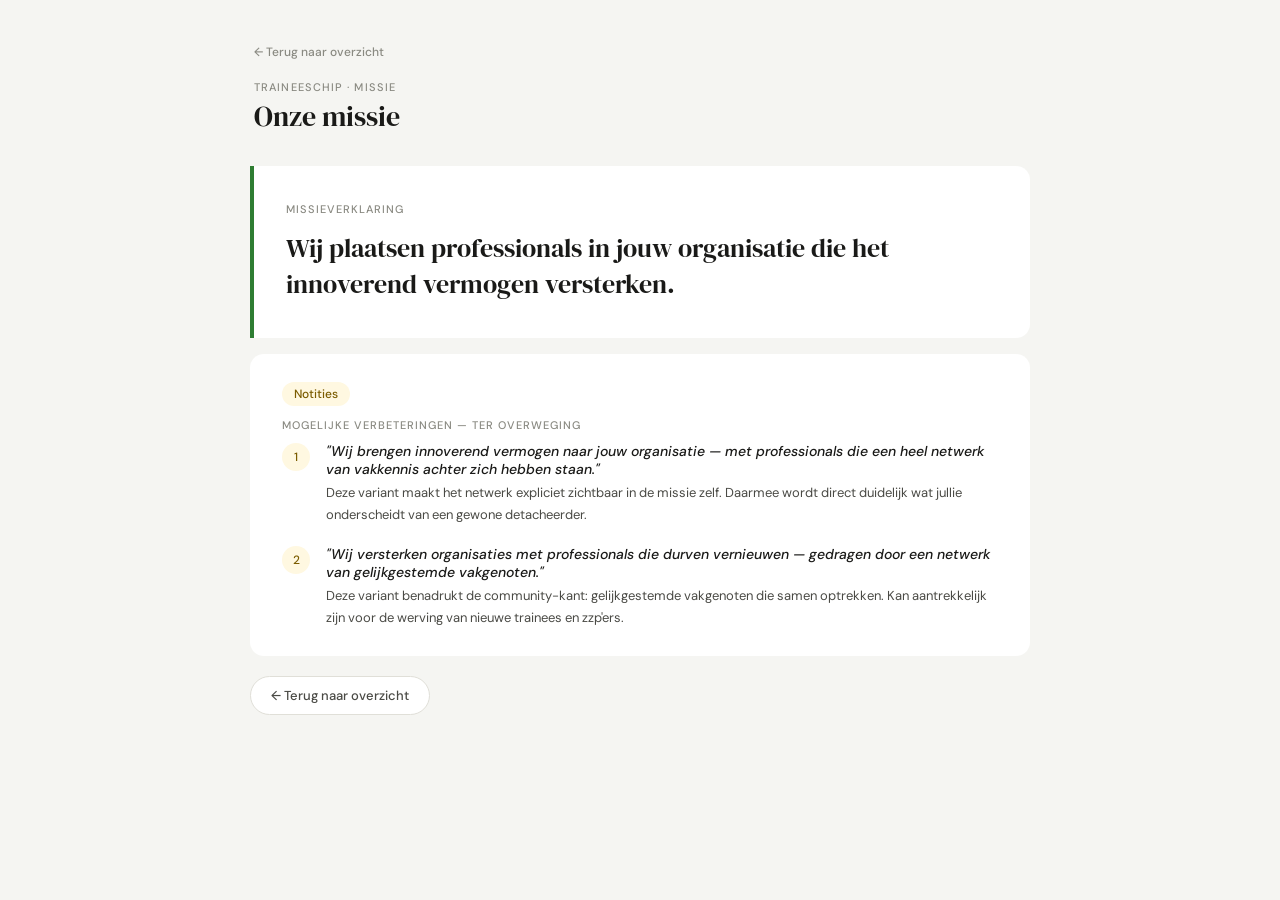
==== pages/missie.html @ 8f1927c8 "top" ====
<!doctype html>
<html lang="nl">
  <head>
    <meta charset="UTF-8" />
    <meta name="viewport" content="width=device-width, initial-scale=1.0" />
    <title>Missie · Traineeschip</title>
    <link rel="preconnect" href="https://fonts.googleapis.com" />
    <link
      href="https://fonts.googleapis.com/css2?family=DM+Serif+Display:ital@0;1&family=DM+Sans:wght@300;400;500&display=swap"
      rel="stylesheet"
    />
    <style>
      :root {
        --green: #2e7d32;
        --green-pale: #e8f5e9;
        --green-dark: #1b5e20;
        --amber: #7b5c00;
        --amber-pale: #fff8e1;
        --ink: #1a1a18;
        --ink-mid: #4a4a45;
        --ink-soft: #8a8a82;
        --paper: #f5f5f2;
        --white: #ffffff;
        --border: #e0dfd8;
        --radius: 14px;
      }
      * {
        box-sizing: border-box;
        margin: 0;
        padding: 0;
      }
      body {
        font-family: "DM Sans", sans-serif;
        background: var(--paper);
        color: var(--ink);
        padding: 32px 24px 64px;
      }
      .page {
        max-width: 780px;
        margin: 0 auto;
        display: flex;
        flex-direction: column;
        gap: 16px;
      }
      .page-header {
        padding: 8px 4px 16px;
      }
      .back {
        font-size: 12px;
        font-weight: 500;
        color: var(--ink-soft);
        text-decoration: none;
        display: inline-flex;
        align-items: center;
        gap: 6px;
        margin-bottom: 20px;
        transition: color 0.15s;
      }
      .back:hover {
        color: var(--green);
      }
      .eyebrow {
        font-size: 11px;
        font-weight: 500;
        letter-spacing: 0.1em;
        text-transform: uppercase;
        color: var(--ink-soft);
        margin-bottom: 6px;
      }
      .page-title {
        font-family: "DM Serif Display", serif;
        font-size: 28px;
        color: var(--ink);
        line-height: 1.2;
      }
      .card {
        background: var(--white);
        border-radius: var(--radius);
        padding: 28px 32px;
      }
      .label {
        display: inline-block;
        font-size: 12px;
        font-weight: 500;
        padding: 4px 12px;
        border-radius: 20px;
        margin-bottom: 12px;
      }
      .label-green {
        background: var(--green-pale);
        color: var(--green-dark);
      }
      .label-amber {
        background: var(--amber-pale);
        color: var(--amber);
      }
      .card-title {
        font-size: 11px;
        font-weight: 500;
        letter-spacing: 0.09em;
        text-transform: uppercase;
        color: var(--ink-soft);
        margin-bottom: 10px;
      }
      .body-text {
        font-size: 15px;
        line-height: 1.75;
        color: var(--ink-mid);
      }
      .body-text + .body-text {
        margin-top: 14px;
      }
      .missie-card {
        background: var(--white);
        padding: 36px 32px;
        border-left: 4px solid var(--green);
        border-radius: 0 var(--radius) var(--radius) 0;
      }
      .missie-label {
        font-size: 11px;
        font-weight: 500;
        letter-spacing: 0.09em;
        text-transform: uppercase;
        color: var(--ink-soft);
        margin-bottom: 14px;
      }
      .missie-text {
        font-family: "DM Serif Display", serif;
        font-size: 26px;
        line-height: 1.4;
        color: var(--ink);
      }
      .notitie {
        display: flex;
        gap: 16px;
        align-items: flex-start;
      }
      .notitie + .notitie {
        margin-top: 20px;
      }
      .notitie-marker {
        width: 28px;
        height: 28px;
        border-radius: 50%;
        background: var(--amber-pale);
        color: var(--amber);
        font-size: 12px;
        font-weight: 500;
        display: flex;
        align-items: center;
        justify-content: center;
        flex-shrink: 0;
        margin-top: 1px;
      }
      .notitie-quote {
        font-size: 14px;
        font-style: italic;
        color: var(--ink);
        margin-bottom: 4px;
        font-weight: 500;
      }
      .notitie-body {
        font-size: 13px;
        line-height: 1.65;
        color: var(--ink-mid);
      }
      .nav-bottom {
        display: flex;
        gap: 12px;
        flex-wrap: wrap;
        padding: 4px 0;
      }
      .nav-link {
        font-size: 13px;
        font-weight: 500;
        text-decoration: none;
        padding: 10px 20px;
        border-radius: 40px;
        transition: all 0.15s;
      }
      .nav-link.secondary {
        border: 1px solid var(--border);
        color: var(--ink-mid);
        background: var(--white);
      }
      .nav-link.secondary:hover {
        border-color: #c0bfb8;
        color: var(--ink);
      }
    </style>
  </head>
  <body>
    <div class="page">
      <div class="page-header">
        <a href="../index.html" class="back">← Terug naar overzicht</a>
        <div class="eyebrow">Traineeschip · Missie</div>
        <div class="page-title">Onze missie</div>
      </div>

      <div class="missie-card">
        <div class="missie-label">Missieverklaring</div>
        <p class="missie-text">
          Wij plaatsen professionals in jouw organisatie die het innoverend
          vermogen versterken.
        </p>
      </div>

      <div class="card">
        <span class="label label-amber">Notities</span>
        <div class="card-title">Mogelijke verbeteringen — ter overweging</div>

        <div class="notitie">
          <div class="notitie-marker">1</div>
          <div>
            <div class="notitie-quote">
              "Wij brengen innoverend vermogen naar jouw organisatie — met
              professionals die een heel netwerk van vakkennis achter zich
              hebben staan."
            </div>
            <div class="notitie-body">
              Deze variant maakt het netwerk expliciet zichtbaar in de missie
              zelf. Daarmee wordt direct duidelijk wat jullie onderscheidt van
              een gewone detacheerder.
            </div>
          </div>
        </div>

        <div class="notitie">
          <div class="notitie-marker">2</div>
          <div>
            <div class="notitie-quote">
              "Wij versterken organisaties met professionals die durven
              vernieuwen — gedragen door een netwerk van gelijkgestemde
              vakgenoten."
            </div>
            <div class="notitie-body">
              Deze variant benadrukt de community-kant: gelijkgestemde
              vakgenoten die samen optrekken. Kan aantrekkelijk zijn voor de
              werving van nieuwe trainees en zzp'ers.
            </div>
          </div>
        </div>
      </div>

      <div class="nav-bottom">
        <a href="../index.html" class="nav-link secondary"
          >← Terug naar overzicht</a
        >
      </div>
    </div>
  </body>
</html>
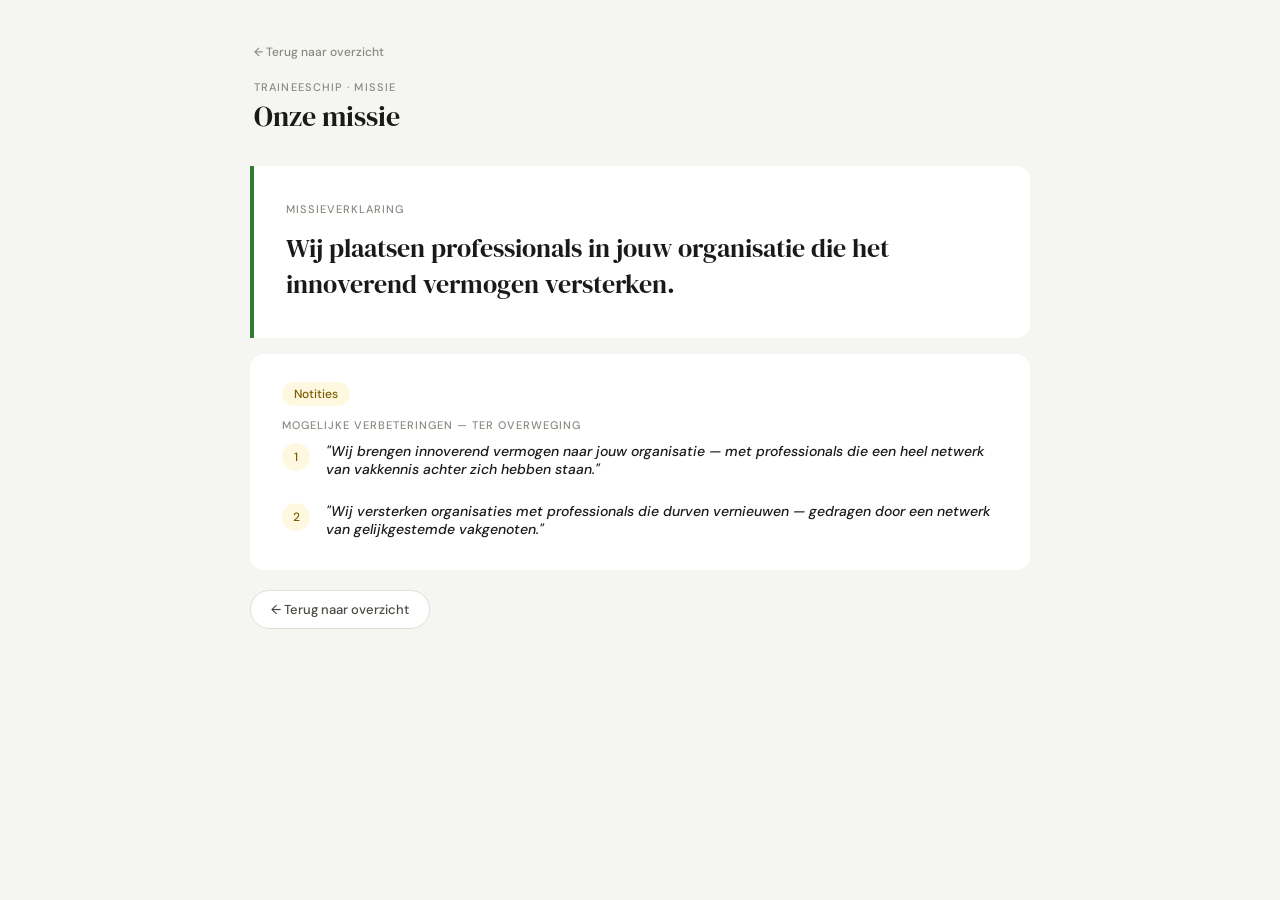
==== commit 555e48e4: "Update missie.html" ====
--- a/pages/missie.html
+++ b/pages/missie.html
@@ -217,11 +217,6 @@
               professionals die een heel netwerk van vakkennis achter zich
               hebben staan."
             </div>
-            <div class="notitie-body">
-              Deze variant maakt het netwerk expliciet zichtbaar in de missie
-              zelf. Daarmee wordt direct duidelijk wat jullie onderscheidt van
-              een gewone detacheerder.
-            </div>
           </div>
         </div>
 
@@ -233,11 +228,6 @@
               vernieuwen — gedragen door een netwerk van gelijkgestemde
               vakgenoten."
             </div>
-            <div class="notitie-body">
-              Deze variant benadrukt de community-kant: gelijkgestemde
-              vakgenoten die samen optrekken. Kan aantrekkelijk zijn voor de
-              werving van nieuwe trainees en zzp'ers.
-            </div>
           </div>
         </div>
       </div>
